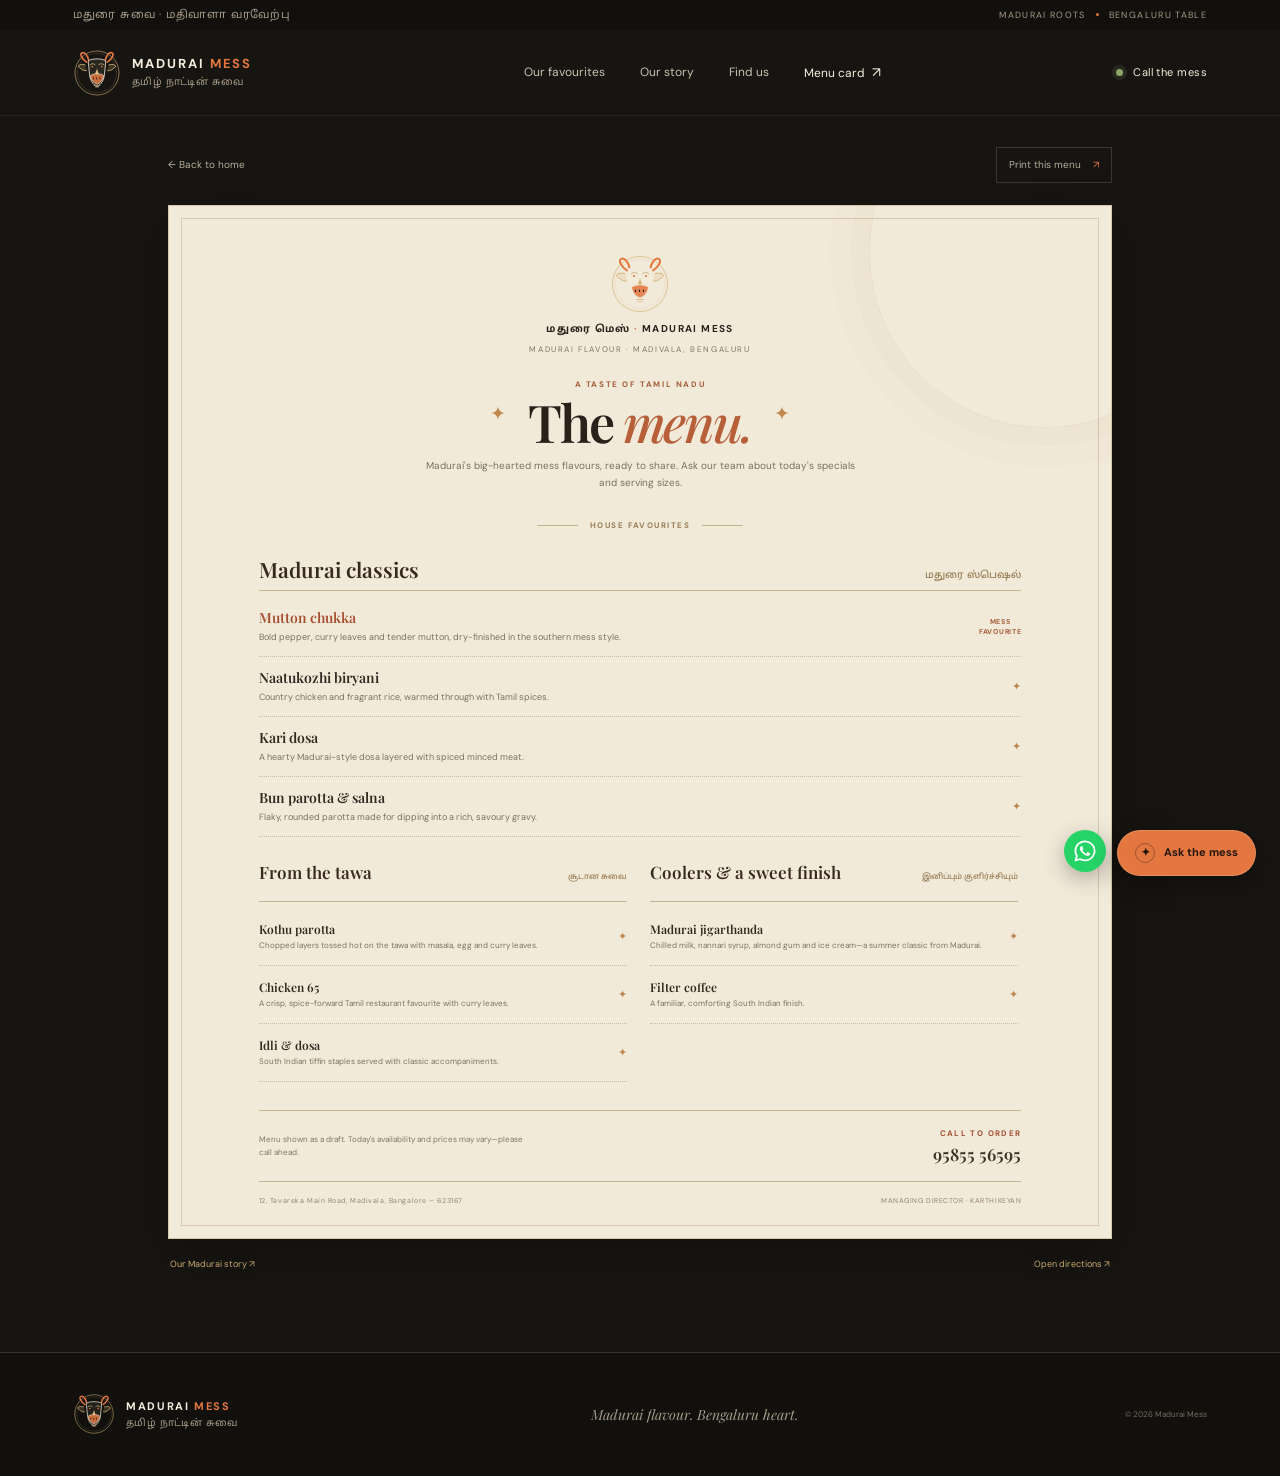
==== menu.html @ 987070dd "Publish Madurai Mess site and menu assistant" ====
<!doctype html>
<html lang="en">
<head>
  <meta charset="utf-8"><meta name="viewport" content="width=device-width, initial-scale=1"><meta name="theme-color" content="#171511">
  <meta name="description" content="Madurai Mess menu card: Madurai mutton chukka, naatukozhi biryani, bun parotta, jigarthanda and Tamil Nadu favourites.">
  <title>Menu Card | Madurai Mess</title>
  <link rel="preconnect" href="https://fonts.googleapis.com"><link rel="preconnect" href="https://fonts.gstatic.com" crossorigin>
  <link href="https://fonts.googleapis.com/css2?family=DM+Sans:wght@400;500;600;700&family=Playfair+Display:wght@500;600;700&family=Noto+Sans+Tamil:wght@500;600&display=swap" rel="stylesheet">
  <link rel="icon" href="assets/bull-mark.svg" type="image/svg+xml"><link rel="stylesheet" href="styles.css">
</head>
<body class="menu-page">
  <div class="topline"><span>மதுரை சுவை · மதிவாளா வரவேற்பு</span><span class="topline-right">MADURAI ROOTS <i></i> BENGALURU TABLE</span></div>
  <header class="site-header"><a class="brand" href="index.html" aria-label="Madurai Mess home"><img src="assets/bull-mark.svg" alt="" width="48" height="48"><span class="brand-copy"><strong>MADURAI <b>MESS</b></strong><small>தமிழ் நாட்டின் சுவை</small></span></a><button class="nav-toggle" type="button" aria-label="Open navigation" aria-expanded="false"><span></span><span></span></button><nav class="main-nav" aria-label="Main navigation"><a href="index.html#specials">Our favourites</a><a href="index.html#story">Our story</a><a href="index.html#visit">Find us</a><a class="nav-menu-link" href="menu.html" aria-current="page">Menu card <span>↗</span></a></nav><a class="header-call" href="tel:+919585556595"><span class="call-dot"></span> Call the mess</a></header>
  <main class="menu-main">
    <div class="menu-top-actions"><a class="back-link" href="index.html">← Back to home</a><button class="print-button" type="button" onclick="window.print()">Print this menu <span>↗</span></button></div>
    <section class="menu-board" aria-labelledby="menu-title">
      <div class="menu-board-top"><img src="assets/bull-mark.svg" alt="" width="64" height="64"><p>மதுரை மெஸ் <span>·</span> MADURAI MESS</p><small>MADURAI FLAVOUR · MADIVALA, BENGALURU</small></div>
      <div class="menu-title-row"><span class="menu-spark">✦</span><div><p class="eyebrow">A TASTE OF TAMIL NADU</p><h1 id="menu-title">The <em>menu.</em></h1></div><span class="menu-spark">✦</span></div>
      <p class="menu-intro">Madurai's big-hearted mess flavours, ready to share. Ask our team about today's specials and serving sizes.</p>
      <div class="menu-rule"><span></span> HOUSE FAVOURITES <span></span></div>
      <section class="menu-category" id="madurai-classics">
        <h2>Madurai classics <span>மதுரை ஸ்பெஷல்</span></h2>
        <article class="menu-item menu-item-featured"><div><h3>Mutton chukka</h3><p>Bold pepper, curry leaves and tender mutton, dry-finished in the southern mess style.</p></div><span class="menu-item-mark">MESS<br>FAVOURITE</span></article>
        <article class="menu-item"><div><h3>Naatukozhi biryani</h3><p>Country chicken and fragrant rice, warmed through with Tamil spices.</p></div><span class="menu-dot">✦</span></article>
        <article class="menu-item"><div><h3>Kari dosa</h3><p>A hearty Madurai-style dosa layered with spiced minced meat.</p></div><span class="menu-dot">✦</span></article>
        <article class="menu-item"><div><h3>Bun parotta &amp; salna</h3><p>Flaky, rounded parotta made for dipping into a rich, savoury gravy.</p></div><span class="menu-dot">✦</span></article>
      </section>
      <section class="menu-category menu-category-secondary"><h2>From the tawa <span>சூடான சுவை</span></h2>
        <article class="menu-item"><div><h3>Kothu parotta</h3><p>Chopped layers tossed hot on the tawa with masala, egg and curry leaves.</p></div><span class="menu-dot">✦</span></article>
        <article class="menu-item"><div><h3>Chicken 65</h3><p>A crisp, spice-forward Tamil restaurant favourite with curry leaves.</p></div><span class="menu-dot">✦</span></article>
        <article class="menu-item"><div><h3>Idli &amp; dosa</h3><p>South Indian tiffin staples served with classic accompaniments.</p></div><span class="menu-dot">✦</span></article>
      </section>
      <section class="menu-category menu-category-secondary" id="coolers"><h2>Coolers &amp; a sweet finish <span>இனிப்பும் குளிர்ச்சியும்</span></h2>
        <article class="menu-item"><div><h3>Madurai jigarthanda</h3><p>Chilled milk, nannari syrup, almond gum and ice cream—a summer classic from Madurai.</p></div><span class="menu-dot">✦</span></article>
        <article class="menu-item"><div><h3>Filter coffee</h3><p>A familiar, comforting South Indian finish.</p></div><span class="menu-dot">✦</span></article>
      </section>
      <div class="menu-bottom"><p class="menu-note">Menu shown as a draft. Today's availability and prices may vary—please call ahead.</p><a class="menu-order" href="tel:+919585556595">CALL TO ORDER <span>95855 56595</span></a></div>
      <div class="menu-address"><span>12, Tavareka Main Road, Madivala, Bangalore – 623167</span><span>MANAGING DIRECTOR · KARTHIKEYAN</span></div>
    </section>
    <div class="menu-foot-links"><a href="index.html#story">Our Madurai story ↗</a><a href="https://www.google.com/maps/search/?api=1&amp;query=12%2C%20Tavareka%20Main%20Road%2C%20Madivala%2C%20Bangalore%20623167" target="_blank" rel="noreferrer">Open directions ↗</a></div>
  </main>
  <footer class="site-footer menu-footer"><a class="brand footer-brand" href="index.html"><img src="assets/bull-mark.svg" alt="" width="44" height="44"><span class="brand-copy"><strong>MADURAI <b>MESS</b></strong><small>தமிழ் நாட்டின் சுவை</small></span></a><p>Madurai flavour. Bengaluru heart.</p><small class="copyright">© <span data-year></span> Madurai Mess</small></footer>
  <a class="whatsapp-float" href="https://wa.me/919585556595?text=Vanakkam%20Madurai%20Mess%2C%20I%20have%20a%20personal%20query." target="_blank" rel="noreferrer" aria-label="WhatsApp Madurai Mess for a personal or custom query">
    <svg viewBox="0 0 32 32" aria-hidden="true"><path d="M16.02 3C8.9 3 3.1 8.78 3.1 15.9c0 2.25.59 4.44 1.71 6.38L3 29l6.91-1.8a12.9 12.9 0 0 0 6.1 1.54h.01c7.12 0 12.91-5.8 12.91-12.92A12.8 12.8 0 0 0 25.15 6.7 12.82 12.82 0 0 0 16.02 3Zm0 23.55h-.01c-1.9 0-3.77-.51-5.4-1.48l-.39-.23-4.1 1.07 1.1-4-.26-.41a10.57 10.57 0 0 1-1.63-5.6c0-5.88 4.8-10.66 10.69-10.66 2.85 0 5.53 1.11 7.55 3.13a10.58 10.58 0 0 1 3.12 7.55c0 5.89-4.79 10.68-10.67 10.68Zm5.86-7.99c-.32-.16-1.9-.94-2.19-1.04-.29-.1-.5-.16-.71.16-.21.31-.82 1.04-1 1.25-.18.21-.37.24-.68.08-.32-.16-1.34-.49-2.55-1.56-.94-.84-1.57-1.88-1.75-2.19-.18-.31-.02-.48.14-.64.14-.14.32-.37.47-.55.16-.19.21-.32.32-.53.1-.2.05-.39-.03-.55-.08-.16-.71-1.72-.97-2.36-.25-.61-.51-.52-.7-.53l-.6-.01c-.21 0-.55.08-.84.39-.29.31-1.1 1.08-1.1 2.64s1.12 3.06 1.28 3.27c.16.21 2.2 3.36 5.33 4.71.74.32 1.32.51 1.78.65.75.24 1.44.2 1.98.12.6-.09 1.9-.78 2.17-1.53.26-.76.26-1.4.18-1.54-.08-.14-.29-.22-.61-.38Z"/></svg>
  </a>
  <button class="chat-launcher" type="button" aria-expanded="false" aria-controls="mess-chat-panel"><span class="chat-launcher-icon">✦</span><span>Ask the mess</span></button>
  <section class="chat-panel" id="mess-chat-panel" aria-label="Madurai Mess menu assistant" hidden>
    <header class="chat-header"><div class="chat-brand"><img src="assets/bull-mark.svg" alt="" width="38" height="38"><span><b>Madurai Mess Assistant</b><small>Menu &amp; price questions</small></span></div><button class="chat-close" type="button" aria-label="Close chat">×</button></header>
    <a class="chat-whatsapp-link" href="https://wa.me/919585556595?text=Vanakkam%20Madurai%20Mess%2C%20I%20have%20a%20personal%20query." target="_blank" rel="noreferrer"><span class="wa-mini">◔</span> Personal or custom question? WhatsApp us <span>↗</span></a>
    <div class="chat-messages" aria-live="polite" aria-relevant="additions text"><div class="chat-message bot-message">Vanakkam! Ask me about our dishes, menu or prices. I’ll help with what I know.</div></div>
    <div class="chat-quick-replies"><button type="button" data-question="Show me the menu">Menu</button><button type="button" data-question="What are today's prices?">Today's prices</button><button type="button" data-question="Where are you located?">Location</button></div>
    <form class="chat-form"><label class="sr-only" for="mess-chat-input">Ask about Madurai Mess products or prices</label><input id="mess-chat-input" name="question" type="text" placeholder="Ask about a dish or price…" autocomplete="off" required><button type="submit" aria-label="Send message">↑</button></form>
    <p class="chat-footnote">For the latest availability and prices, message us on WhatsApp.</p>
  </section>
  <script src="script.js"></script>
</body>
</html>
---- styles.css ----
:root{color-scheme:dark;--ink:#171511;--cream:#f5eedf;--muted:#b6ad9e;--orange:#e4773f;--gold:#d6b67b;--line:rgba(244,234,214,.16);--sans:'DM Sans','Noto Sans Tamil',sans-serif;--serif:'Playfair Display',Georgia,serif}
*{box-sizing:border-box}html{scroll-behavior:smooth;scroll-padding-top:100px}body{margin:0;background:var(--ink);color:var(--cream);font-family:var(--sans);font-size:15px;line-height:1.6;-webkit-font-smoothing:antialiased}a{color:inherit;text-decoration:none}button{font:inherit}::selection{background:var(--orange);color:var(--ink)}
.topline{height:30px;padding:0 5.7vw;display:flex;align-items:center;justify-content:space-between;background:#11100d;color:#a69b89;font-size:9px;letter-spacing:.15em;text-transform:uppercase}.topline>span:first-child{font-family:var(--sans);font-size:11px;letter-spacing:.07em}.topline-right{display:flex;gap:10px;align-items:center}.topline-right i{width:3px;height:3px;background:var(--orange);border-radius:50%}
.site-header{height:86px;padding:0 5.7vw;display:flex;align-items:center;justify-content:space-between;position:relative;z-index:20;background:#171511;border-bottom:1px solid rgba(255,255,255,.055)}.brand{display:inline-flex;align-items:center;gap:11px;min-width:215px}.brand img{display:block}.brand-copy{display:flex;flex-direction:column;line-height:1.1}.brand-copy strong{font-size:13px;letter-spacing:.15em}.brand-copy strong b{color:var(--orange);font-weight:700}.brand-copy small{margin-top:6px;color:#a69b89;font-family:'Noto Sans Tamil',var(--sans);font-size:10px;letter-spacing:.04em}.main-nav{display:flex;align-items:center;gap:35px}.main-nav a{color:#c8c0b2;font-size:12px;transition:color .2s}.main-nav a:hover,.main-nav a[aria-current=page]{color:var(--cream)}.main-nav .nav-menu-link{color:var(--gold)}.nav-menu-link span{padding-left:4px;font-size:14px}.header-call{display:inline-flex;align-items:center;gap:10px;color:var(--cream);font-size:11px;letter-spacing:.04em}.call-dot,.pulse{width:7px;height:7px;border-radius:50%;background:#8fa66a;box-shadow:0 0 0 4px rgba(143,166,106,.13)}.nav-toggle{display:none}
.hero{min-height:660px;height:min(780px,calc(100vh - 116px));position:relative;display:flex;align-items:center;overflow:hidden;background:#17120e url('assets/madurai-mess-hero.jpg') center 49%/cover no-repeat}.hero-shade{position:absolute;inset:0;background:linear-gradient(90deg,rgba(17,15,12,.98),rgba(17,15,12,.9) 27%,rgba(17,15,12,.51) 49%,rgba(17,15,12,.08) 78%),linear-gradient(0deg,rgba(14,12,10,.42),transparent 28%)}.hero-content{width:min(610px,53vw);position:relative;z-index:1;margin-left:10.8vw;padding:0 0 16px;animation:rise-in .7s ease both}.eyebrow{margin:0 0 22px;color:var(--gold);display:flex;align-items:center;gap:11px;font-size:9px;font-weight:700;letter-spacing:.2em;line-height:1.5}.eyebrow-line{width:23px;height:1px;flex:0 0 23px;background:var(--orange)}h1,h2,h3,p{margin-top:0}.hero h1{margin:0;font:600 clamp(58px,7vw,98px)/.99 var(--serif);letter-spacing:-.055em}.hero h1 em,.section-heading h2 em,.roots h2 em,.callout h2 em,.visit h2 em,.menu-title-row h1 em{color:var(--orange);font-weight:500}.hero-lede{max-width:430px;margin:24px 0 27px;color:#d4ccbe;font-size:14px;line-height:1.85}.hero-actions{display:flex;align-items:center;gap:22px}.button{min-height:47px;display:inline-flex;align-items:center;justify-content:center;gap:24px;padding:0 20px;font-size:11px;font-weight:700;letter-spacing:.025em;transition:transform .2s,background .2s,border-color .2s}.button:hover{transform:translateY(-2px)}.button-primary{background:var(--orange);color:#21150e}.button-primary:hover{background:#ed8c56}.button-quiet{border:1px solid rgba(255,255,255,.22);color:var(--cream)}.button-quiet:hover{border-color:var(--gold)}.button-primary span{font-size:16px}.phone-icon{color:var(--gold);transform:rotate(-35deg)}.hero-footnote{margin-top:58px;display:flex;align-items:center;gap:12px;color:#afa697;font-size:9px;letter-spacing:.16em}.hero-stamp{position:absolute;right:5.9vw;bottom:68px;width:126px;height:126px;border:1px solid rgba(246,236,216,.46);border-radius:50%;transform:rotate(8deg);display:flex;flex-direction:column;justify-content:center;align-items:center;text-align:center;color:var(--cream)}.hero-stamp:before{content:'';position:absolute;inset:6px;border:1px solid rgba(246,236,216,.26);border-radius:50%}.hero-stamp span{color:var(--gold);font-family:'Noto Sans Tamil',var(--sans);font-size:15px}.hero-stamp b{font-size:8px;line-height:1.35;letter-spacing:.17em}.hero-stamp i{position:absolute;right:21px;bottom:18px;color:var(--orange);font-style:normal;font-size:11px}.scroll-cue{position:absolute;bottom:28px;left:5.7vw;display:flex;align-items:center;gap:12px;color:#ada494;font-size:8px;letter-spacing:.17em}.scroll-cue span{width:31px;height:1px;background:var(--orange)}@keyframes rise-in{from{opacity:0;transform:translateY(12px)}to{opacity:1;transform:translateY(0)}}
.ticker{overflow:hidden;border-block:1px solid rgba(235,219,187,.1);background:#1c1915}.ticker-track{min-width:max-content;height:54px;display:flex;align-items:center;justify-content:space-around;gap:38px;padding:0 5vw;color:#d0c7b9;font-size:9px;font-weight:600;letter-spacing:.19em}.ticker-track span:first-child,.ticker-track i{color:var(--orange)}.ticker-track i{font-style:normal;font-size:14px}
.section{padding:120px 10.8vw}.favourites{background:#171511}.section-heading{display:flex;align-items:end;justify-content:space-between;gap:45px;margin-bottom:48px}.section-heading .eyebrow{margin-bottom:18px}.section-heading h2,.roots h2,.callout h2,.visit h2{margin:0;font:600 clamp(38px,4.4vw,58px)/1.1 var(--serif);letter-spacing:-.045em}.section-intro{width:300px;margin:0 0 4px;color:var(--muted);font-size:12px;line-height:1.85}.dish-grid{display:grid;grid-template-columns:repeat(4,minmax(0,1fr));gap:17px}.dish-card{background:#201d18;border:1px solid rgba(243,233,215,.085);transition:transform .25s,border-color .25s}.dish-card:hover{transform:translateY(-5px);border-color:rgba(228,119,63,.43)}.dish-photo{position:relative;aspect-ratio:1.08;overflow:hidden;background-image:url('assets/madurai-food-grid.jpg');background-size:auto 200%;background-repeat:no-repeat}.photo-chukka{background-position:left top}.photo-biryani{background-position:right top}.photo-jigarthanda{background-position:left bottom}.photo-parotta{background-position:right bottom}.dish-photo:after{content:'';position:absolute;inset:50% 0 0;background:linear-gradient(0deg,rgba(12,10,8,.44),transparent);pointer-events:none}.dish-number,.dish-note{z-index:1;position:absolute;top:13px;color:#fff;font-size:8px;letter-spacing:.12em;text-shadow:0 1px 9px rgba(0,0,0,.4)}.dish-number{left:14px;font-family:var(--serif);font-size:16px}.dish-note{right:13px;padding:4px 6px;border:1px solid rgba(255,255,255,.52);font-size:7px}.dish-copy{padding:19px 17px 18px}.dish-title-line{display:flex;align-items:baseline;justify-content:space-between;gap:5px}.dish-title-line h3{margin:0;color:var(--cream);font:600 17px/1.25 var(--serif)}.dish-title-line span{color:#bc9c67;font-family:'Noto Sans Tamil',var(--sans);font-size:10px;white-space:nowrap}.dish-copy p{min-height:80px;margin:12px 0 15px;color:#b6ad9e;font-size:10px;line-height:1.75}.dish-copy>a{display:inline-flex;align-items:center;gap:10px;color:var(--gold);font-size:9px;font-weight:600;letter-spacing:.04em}.dish-copy>a span{color:var(--orange);font-size:14px}.image-disclaimer{margin:14px 0 0;color:#7f776c;font-size:9px;letter-spacing:.03em}
.roots{min-height:625px;display:grid;grid-template-columns:.9fr 1.1fr;position:relative;overflow:hidden;background:#221f19}.roots-image{min-height:625px;position:relative;overflow:hidden;background:#111}.roots-image:after{content:'';position:absolute;inset:0;background:linear-gradient(0deg,rgba(16,14,12,.85),transparent 42%),linear-gradient(90deg,transparent 75%,#221f19)}.roots-image img{width:100%;height:100%;position:absolute;inset:0;object-fit:cover;object-position:50% 35%;filter:saturate(.82)}.portrait-caption{position:absolute;z-index:1;bottom:41px;left:9vw;display:flex;flex-direction:column;gap:3px}.portrait-caption b{font-size:12px;letter-spacing:.2em}.portrait-caption small{color:#d9bd87;font-size:8px;letter-spacing:.17em}.roots-copy{align-self:center;position:relative;z-index:2;padding:80px 12vw 80px 7.2vw}.roots-copy .eyebrow{margin-bottom:18px}.roots-copy h2{margin-bottom:24px}.roots-copy>p:not(.eyebrow){max-width:465px;color:#bdb4a5;font-size:12px;line-height:1.9}.roots-copy .roots-lede{color:#e2d9cb!important;font-size:13px!important}.roots-signoff{display:flex;align-items:center;gap:12px;margin:25px 0 22px}.signoff-rule{width:30px;height:1px;background:var(--orange)}.roots-signoff>span:last-child{display:flex;flex-direction:column}.roots-signoff b{font-family:var(--serif);font-size:14px;font-style:italic;font-weight:500}.roots-signoff small{color:#aa9f8c;font-size:9px}.text-link{display:inline-flex;gap:10px;align-items:center;border-bottom:1px solid rgba(214,182,123,.34);padding-bottom:4px;color:var(--gold);font-size:10px}.roots-decoration{position:absolute;right:-22px;bottom:-67px;color:rgba(245,238,223,.028);font-family:'Noto Sans Tamil';font-size:170px;font-weight:600;pointer-events:none}
.callout{min-height:240px;padding:52px 10.8vw;display:flex;align-items:center;justify-content:space-between;gap:35px;background:#30251d;background-image:radial-gradient(ellipse at 100% 0%,rgba(169,98,52,.22),transparent 46%);border-block:1px solid rgba(232,191,148,.11)}.callout .eyebrow{margin-bottom:14px}.callout h2{font-size:clamp(32px,4vw,47px)}.callout .button{flex:0 0 auto}
.visit{display:grid;grid-template-columns:.9fr 1.1fr;align-items:center;gap:80px;padding-top:112px;padding-bottom:113px}.visit-heading .eyebrow{margin-bottom:18px}.visit-details{display:grid;grid-template-columns:repeat(2,1fr);gap:27px}.visit-detail{display:flex;align-items:flex-start;gap:13px}.detail-icon{width:31px;height:31px;display:grid;place-items:center;border:1px solid rgba(228,119,63,.47);color:var(--orange)}.visit-detail small{color:#bc9c67;font-size:8px;font-weight:700;letter-spacing:.17em}.visit-detail p{margin:11px 0 12px;color:#e0d8ca;font-size:11px;line-height:1.8}.visit-detail p span{color:#938a7c;font-size:9px}.visit-detail>div>a:not(.phone-number){color:var(--gold);font-size:9px}.visit-detail>div>a span{color:var(--orange)}.phone-number{font:500 19px var(--serif);color:var(--cream)}
.site-footer{min-height:124px;padding:25px 5.7vw;display:flex;align-items:center;justify-content:space-between;gap:20px;border-top:1px solid var(--line);background:#11100d}.footer-brand{min-width:190px}.footer-brand img{width:42px;height:42px}.footer-brand .brand-copy strong{font-size:11px}.site-footer>p{margin:0;color:#a39a8b;font:italic 14px var(--serif)}.footer-links{display:flex;gap:21px;color:#afa697;font-size:9px}.footer-links a:hover{color:var(--gold)}.copyright{color:#756e63;font-size:8px}
.menu-page{background:#171511}.menu-main{max-width:1000px;margin:auto;padding:28px 28px 80px}.menu-top-actions{display:flex;justify-content:space-between;align-items:center;margin:3px 0 22px}.back-link,.print-button{color:#b8ae9d;font-size:10px}.back-link:hover,.print-button:hover{color:var(--cream)}.print-button{border:1px solid var(--line);background:transparent;padding:9px 12px;cursor:pointer}.print-button span{color:var(--orange);margin-left:9px}.menu-board{position:relative;overflow:hidden;padding:48px 9.5% 32px;color:#29231c;background:#f2ead9;border:1px solid #d5c6a9;box-shadow:0 16px 55px rgba(0,0,0,.23)}.menu-board:before,.menu-board:after{content:'';position:absolute;pointer-events:none}.menu-board:before{inset:12px;border:1px solid rgba(145,92,52,.25)}.menu-board:after{top:-130px;right:-110px;width:350px;height:350px;border:1px solid rgba(145,92,52,.08);border-radius:50%;box-shadow:0 0 0 18px rgba(145,92,52,.025),0 0 0 39px rgba(145,92,52,.02)}.menu-board-top,.menu-title-row,.menu-intro,.menu-rule,.menu-category,.menu-bottom,.menu-address{position:relative;z-index:1}.menu-board-top{display:flex;flex-direction:column;align-items:center;text-align:center}.menu-board-top img{width:60px;height:60px;margin-bottom:7px}.menu-board-top p{margin:0;font-size:10px;font-weight:700;letter-spacing:.14em}.menu-board-top p span{color:#c46b40}.menu-board-top small{margin-top:6px;color:#837561;font-size:8px;letter-spacing:.2em}.menu-title-row{display:flex;align-items:center;justify-content:center;gap:22px;margin:22px 0 7px;text-align:center}.menu-title-row .eyebrow{justify-content:center;margin:0 0 3px;color:#a45d39;font-size:8px}.menu-title-row h1{margin:0;color:#28221b;font:600 52px/1.1 var(--serif);letter-spacing:-.04em}.menu-title-row h1 em{color:#b75f39}.menu-spark{color:#c18950;font-size:19px}.menu-intro{max-width:440px;margin:0 auto 28px;color:#7b7061;text-align:center;font-size:10px;line-height:1.7}.menu-rule{display:flex;align-items:center;justify-content:center;gap:12px;margin:0 0 24px;color:#987d56;font-size:8px;font-weight:700;letter-spacing:.18em}.menu-rule span{width:41px;height:1px;background:#c5b48e}.menu-category{margin-bottom:25px}.menu-category>h2{margin:0 0 6px;padding-bottom:8px;display:flex;justify-content:space-between;align-items:baseline;border-bottom:1px solid #c6b593;color:#38291e;font:600 21px/1.25 var(--serif)}.menu-category>h2 span{color:#987d56;font-family:'Noto Sans Tamil',var(--sans);font-size:10px;font-weight:500}.menu-item{min-height:60px;display:flex;justify-content:space-between;align-items:center;gap:15px;padding:10px 0;border-bottom:1px dotted #ccbda1}.menu-item h3{margin:0 0 2px;color:#312820;font:600 14px/1.35 var(--serif)}.menu-item p{max-width:540px;margin:0;color:#7b7162;font-size:9px;line-height:1.6}.menu-item-featured h3{color:#a54f30}.menu-item-mark{color:#a85b3b;text-align:center;font-size:7px;font-weight:700;line-height:1.4;letter-spacing:.1em}.menu-dot{color:#bd8754;font-size:11px}.menu-category-secondary{display:inline-block;width:calc(50% - 13px);vertical-align:top;margin-right:19px}.menu-category-secondary+.menu-category-secondary{margin-right:0}.menu-category-secondary>h2{min-height:40px;font-size:17px}.menu-category-secondary>h2 span{font-size:8px}.menu-category-secondary .menu-item{min-height:58px}.menu-category-secondary .menu-item h3{font-size:12px}.menu-category-secondary .menu-item p{font-size:8px}.menu-bottom{display:flex;justify-content:space-between;align-items:center;gap:20px;margin-top:3px;padding:16px 0;border-block:1px solid #c6b593}.menu-note{max-width:270px;margin:0;color:#837561;font-size:8px;line-height:1.6}.menu-order{display:flex;flex-direction:column;color:#a45032;font-size:8px;font-weight:700;letter-spacing:.17em;text-align:right}.menu-order span{margin-top:3px;color:#3a3024;font:600 17px var(--serif);letter-spacing:0}.menu-address{display:flex;justify-content:space-between;gap:10px;margin-top:13px;color:#93836a;font-size:7px;letter-spacing:.08em}.menu-foot-links{display:flex;justify-content:space-between;margin:18px 2px 0;color:var(--gold);font-size:9px}
@media(max-width:1060px){.site-header{padding:0 4vw}.main-nav{gap:21px}.brand{min-width:180px}.section{padding-right:7vw;padding-left:7vw}.dish-grid{grid-template-columns:repeat(2,minmax(0,1fr));gap:18px}.dish-photo{aspect-ratio:1.55}.dish-copy p{min-height:0}.roots-copy{padding-right:8vw;padding-left:6vw}.callout{padding-right:7vw;padding-left:7vw}}
@media(max-width:760px){html{scroll-padding-top:76px}.topline{padding:0 5vw;height:27px}.topline-right{font-size:7px}.site-header{height:72px;padding:0 5vw}.brand{min-width:auto;gap:8px}.brand img{width:42px;height:42px}.brand-copy strong{font-size:11px}.brand-copy small{font-size:8px}.header-call{margin-left:auto;margin-right:17px;font-size:9px}.nav-toggle{width:35px;height:35px;display:flex;flex-direction:column;justify-content:center;align-items:center;gap:5px;border:1px solid var(--line);background:transparent;color:#fff;cursor:pointer}.nav-toggle span{width:13px;height:1px;background:var(--cream)}.main-nav{display:none;position:absolute;top:71px;left:0;right:0;padding:17px 5vw 20px;flex-direction:column;align-items:stretch;gap:0;background:#171511;border-top:1px solid var(--line);box-shadow:0 12px 20px rgba(0,0,0,.25)}.main-nav.is-open{display:flex}.main-nav a{padding:12px 0;border-bottom:1px solid rgba(255,255,255,.07)}.main-nav a:last-child{border:0}.hero{height:690px;min-height:0;max-height:calc(100svh - 99px);background-position:59% center}.hero-shade{background:linear-gradient(90deg,rgba(17,15,12,.94),rgba(17,15,12,.7) 53%,rgba(17,15,12,.25)),linear-gradient(0deg,rgba(14,12,10,.5),transparent 40%)}.hero-content{width:84vw;margin-left:8vw;padding-bottom:9px}.hero h1{font-size:clamp(59px,13vw,82px)}.hero-lede{max-width:365px;font-size:12px}.hero-footnote{margin-top:40px;font-size:7px}.hero-stamp{width:87px;height:87px;right:6vw;bottom:54px}.hero-stamp span{font-size:12px}.hero-stamp b{font-size:6px}.hero-stamp i{right:14px;bottom:13px;font-size:8px}.scroll-cue{display:none}.ticker-track{height:46px;gap:22px;font-size:8px}.section{padding:78px 6vw}.section-heading{display:block;margin-bottom:28px}.section-heading h2,.roots h2,.visit h2{font-size:43px}.section-intro{width:min(100%,420px);margin-top:17px;font-size:11px}.dish-grid{gap:12px}.dish-photo{aspect-ratio:1.1}.dish-copy{padding:14px 12px}.dish-title-line h3{font-size:15px}.dish-title-line span{font-size:8px}.dish-copy p{font-size:9px}.dish-note{top:9px;right:8px;font-size:6px}.dish-number{top:9px;left:9px}.roots{display:block}.roots-image{min-height:420px}.roots-image img{object-position:center 30%}.roots-image:after{background:linear-gradient(0deg,rgba(16,14,12,.88),transparent 47%)}.portrait-caption{left:7vw;bottom:28px}.roots-copy{padding:58px 7vw 65px}.roots-copy>p:not(.eyebrow){font-size:11px}.callout{display:block;padding:52px 7vw}.callout h2{font-size:38px}.callout .button{margin-top:24px}.visit{display:block;padding-top:75px;padding-bottom:75px}.visit-details{margin-top:29px;gap:22px 14px}.visit-detail{gap:9px}.visit-detail p{font-size:9px}.detail-icon{width:27px;height:27px;flex:0 0 27px}.phone-number{font-size:16px}.site-footer{padding:22px 6vw;flex-wrap:wrap}.site-footer>p{display:none}.footer-links{gap:13px;font-size:8px}.copyright{flex-basis:100%}.menu-main{padding:17px 4vw 55px}.menu-board{padding:35px 7% 24px}.menu-title-row h1{font-size:46px}.menu-category-secondary{display:block;width:100%;margin-right:0}.menu-category-secondary>h2{min-height:0;font-size:19px}.menu-category-secondary .menu-item h3{font-size:13px}.menu-category-secondary .menu-item p{font-size:9px}}
@media(max-width:420px){.topline-right{letter-spacing:.08em;gap:6px}.brand-copy strong{font-size:10px}.header-call{margin-right:10px}.button{padding:0 13px;gap:13px;font-size:10px}.hero-actions{gap:9px}.dish-title-line{display:block}.dish-title-line span{display:block;margin-top:3px}.visit-details{grid-template-columns:1fr}.menu-address{flex-direction:column}}
@media print{body.menu-page{background:#fff;color:#29231c}.topline,.site-header,.menu-top-actions,.menu-foot-links,.menu-footer{display:none!important}.menu-main{max-width:none;padding:0}.menu-board{padding:30px 8% 24px;border:0;box-shadow:none;print-color-adjust:exact;-webkit-print-color-adjust:exact}.menu-board:before{inset:7px}.menu-item,.menu-category{break-inside:avoid}.menu-category{margin-bottom:17px}}

.sr-only{position:absolute;width:1px;height:1px;padding:0;margin:-1px;overflow:hidden;clip:rect(0,0,0,0);white-space:nowrap;border:0}
.chat-launcher{position:fixed;z-index:30;right:24px;bottom:24px;display:flex;align-items:center;gap:9px;padding:12px 17px;border:1px solid rgba(247,238,223,.18);border-radius:30px;background:#e4773f;color:#21150e;font-size:11px;font-weight:700;box-shadow:0 8px 24px rgba(0,0,0,.32);cursor:pointer;transition:transform .2s,background .2s}
.chat-launcher:hover{transform:translateY(-2px);background:#ed8c56}.chat-launcher-icon{display:grid;place-items:center;width:20px;height:20px;border:1px solid rgba(33,21,14,.37);border-radius:50%;font-size:11px}
.whatsapp-float{position:fixed;z-index:30;right:174px;bottom:28px;width:42px;height:42px;display:grid;place-items:center;border-radius:50%;background:#25d366;box-shadow:0 7px 22px rgba(0,0,0,.28);transition:transform .2s}.whatsapp-float:hover{transform:translateY(-3px) scale(1.04)}.whatsapp-float svg{width:26px;height:26px;fill:#fff}
.chat-panel{position:fixed;z-index:31;right:24px;bottom:82px;width:min(365px,calc(100vw - 28px));max-height:min(560px,calc(100svh - 110px));display:flex;flex-direction:column;overflow:hidden;border:1px solid rgba(214,182,123,.35);border-radius:15px;background:#f5eedf;color:#29231c;box-shadow:0 18px 60px rgba(0,0,0,.48);animation:chat-pop .2s ease both}
.chat-panel[hidden]{display:none}@keyframes chat-pop{from{opacity:0;transform:translateY(8px) scale(.98)}to{opacity:1;transform:translateY(0) scale(1)}}
.chat-header{min-height:66px;display:flex;align-items:center;justify-content:space-between;padding:10px 14px;background:#211d17;color:#f5eedf}.chat-brand{display:flex;align-items:center;gap:9px}.chat-brand img{width:38px;height:38px}.chat-brand>span{display:flex;flex-direction:column;line-height:1.3}.chat-brand b{font-size:11px}.chat-brand small{color:#c2ad88;font-size:9px}.chat-close{width:30px;height:30px;border:0;background:transparent;color:#e8dece;font-size:23px;cursor:pointer}
.chat-whatsapp-link{display:flex;align-items:center;gap:6px;padding:9px 13px;background:#e9dfcc;color:#66533a;font-size:9px}.chat-whatsapp-link>span:last-child{margin-left:auto;color:#ac603b;font-size:13px}.wa-mini{width:15px;height:15px;display:grid;place-items:center;border-radius:50%;background:#25d366;color:#fff;font-size:11px}
.chat-messages{min-height:140px;max-height:280px;flex:1;display:flex;flex-direction:column;gap:8px;overflow:auto;padding:14px 13px 8px;background:#f5eedf}.chat-message{max-width:88%;padding:10px 12px;border-radius:12px;font-size:10px;line-height:1.65;overflow-wrap:anywhere}.bot-message{align-self:flex-start;border:1px solid #e2d6bf;background:#fffaf0;color:#3f372b;border-bottom-left-radius:4px}.user-message{align-self:flex-end;background:#e7d5b2;color:#392a1c;border-bottom-right-radius:4px}.chat-action{align-self:flex-start;margin:0 0 4px 2px;padding:7px 10px;border-radius:7px;background:#d56d3d;color:#24170f;font-size:9px;font-weight:700}
.chat-quick-replies{display:flex;flex-wrap:wrap;gap:6px;padding:5px 12px 10px;background:#f5eedf}.chat-quick-replies button{padding:6px 9px;border:1px solid #d3c3a7;border-radius:15px;background:transparent;color:#64533c;font-size:8px;cursor:pointer}.chat-quick-replies button:hover{border-color:#c66b40;color:#91451f}
.chat-form{display:flex;gap:7px;padding:10px 11px;border-top:1px solid #e0d4be;background:#fffaf0}.chat-form input{min-width:0;flex:1;padding:10px 11px;border:1px solid #ded1b9;border-radius:8px;background:#fff;color:#2f281f;font:inherit;font-size:10px;outline:none}.chat-form input:focus{border-color:#ce754b;box-shadow:0 0 0 2px rgba(206,117,75,.12)}.chat-form>button{width:38px;border:0;border-radius:8px;background:#e4773f;color:#21150e;font-size:18px;font-weight:700;cursor:pointer}.chat-footnote{margin:0;padding:0 12px 10px;background:#fffaf0;color:#93836b;font-size:8px}
@media(max-width:760px){.chat-launcher{right:14px;bottom:14px;padding:11px 14px}.whatsapp-float{right:151px;bottom:17px;width:38px;height:38px}.whatsapp-float svg{width:23px;height:23px}.chat-panel{right:12px;bottom:68px;max-height:calc(100svh - 84px)}}
@media print{.chat-launcher,.chat-panel,.whatsapp-float{display:none!important}}
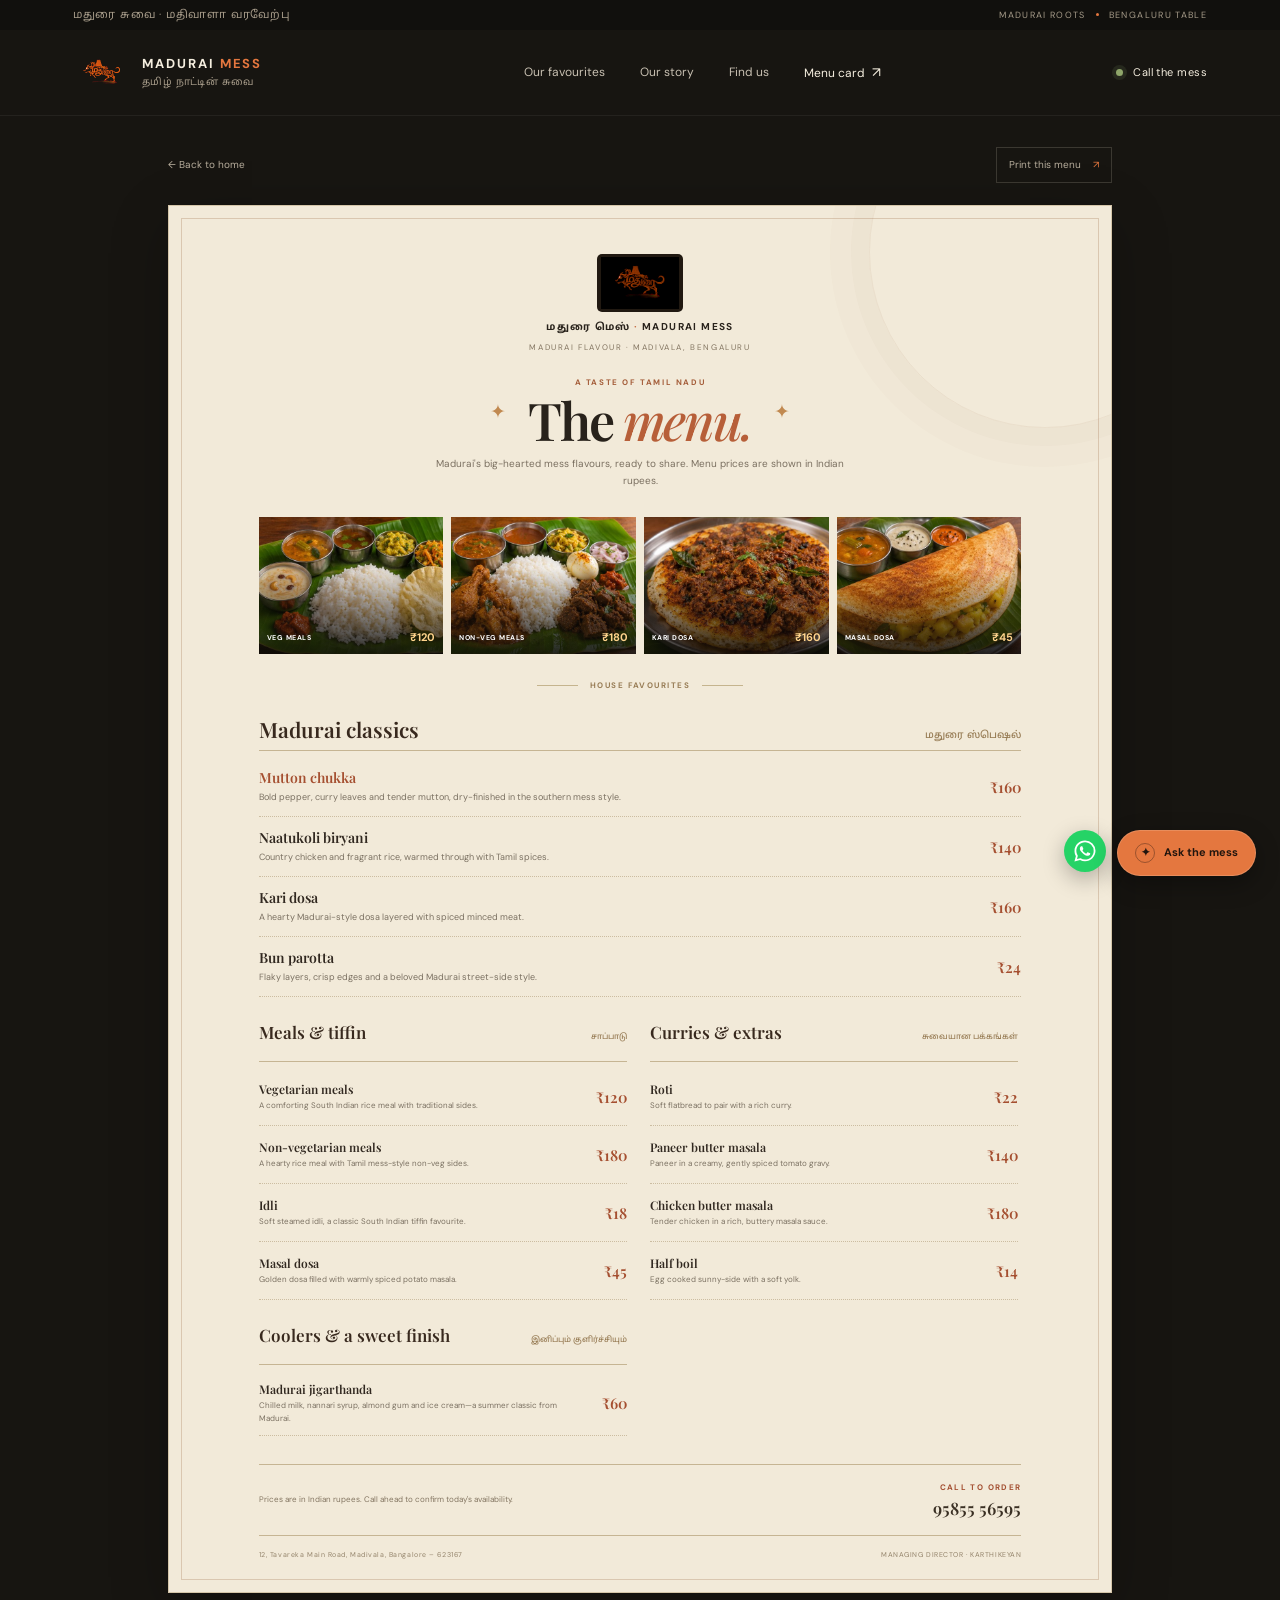
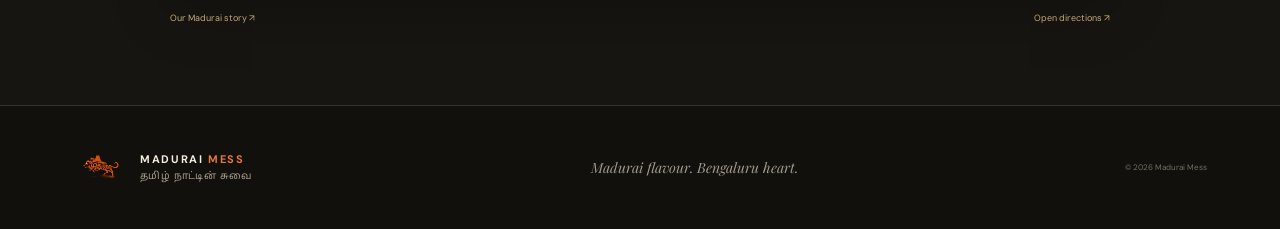
==== commit 95293354: "Add menu prices, meal photos, and supplied logo" ====
--- a/menu.html
+++ b/menu.html
@@ -2,7 +2,7 @@
 <html lang="en">
 <head>
   <meta charset="utf-8"><meta name="viewport" content="width=device-width, initial-scale=1"><meta name="theme-color" content="#171511">
-  <meta name="description" content="Madurai Mess menu card: Madurai mutton chukka, naatukozhi biryani, bun parotta, jigarthanda and Tamil Nadu favourites.">
+  <meta name="description" content="Madurai Mess menu card: Madurai mutton chukka, naatukoli biryani, bun parotta, jigarthanda and Tamil Nadu favourites.">
   <title>Menu Card | Madurai Mess</title>
   <link rel="preconnect" href="https://fonts.googleapis.com"><link rel="preconnect" href="https://fonts.gstatic.com" crossorigin>
   <link href="https://fonts.googleapis.com/css2?family=DM+Sans:wght@400;500;600;700&family=Playfair+Display:wght@500;600;700&family=Noto+Sans+Tamil:wght@500;600&display=swap" rel="stylesheet">
@@ -10,42 +10,54 @@
 </head>
 <body class="menu-page">
   <div class="topline"><span>மதுரை சுவை · மதிவாளா வரவேற்பு</span><span class="topline-right">MADURAI ROOTS <i></i> BENGALURU TABLE</span></div>
-  <header class="site-header"><a class="brand" href="index.html" aria-label="Madurai Mess home"><img src="assets/bull-mark.svg" alt="" width="48" height="48"><span class="brand-copy"><strong>MADURAI <b>MESS</b></strong><small>தமிழ் நாட்டின் சுவை</small></span></a><button class="nav-toggle" type="button" aria-label="Open navigation" aria-expanded="false"><span></span><span></span></button><nav class="main-nav" aria-label="Main navigation"><a href="index.html#specials">Our favourites</a><a href="index.html#story">Our story</a><a href="index.html#visit">Find us</a><a class="nav-menu-link" href="menu.html" aria-current="page">Menu card <span>↗</span></a></nav><a class="header-call" href="tel:+919585556595"><span class="call-dot"></span> Call the mess</a></header>
+  <header class="site-header"><a class="brand" href="index.html" aria-label="Madurai Mess home"><img src="assets/madurai-mess-logo.jpg" alt="Madurai Mess logo" width="48" height="48"><span class="brand-copy"><strong>MADURAI <b>MESS</b></strong><small>தமிழ் நாட்டின் சுவை</small></span></a><button class="nav-toggle" type="button" aria-label="Open navigation" aria-expanded="false"><span></span><span></span></button><nav class="main-nav" aria-label="Main navigation"><a href="index.html#specials">Our favourites</a><a href="index.html#story">Our story</a><a href="index.html#visit">Find us</a><a class="nav-menu-link" href="menu.html" aria-current="page">Menu card <span>↗</span></a></nav><a class="header-call" href="tel:+919585556595"><span class="call-dot"></span> Call the mess</a></header>
   <main class="menu-main">
     <div class="menu-top-actions"><a class="back-link" href="index.html">← Back to home</a><button class="print-button" type="button" onclick="window.print()">Print this menu <span>↗</span></button></div>
     <section class="menu-board" aria-labelledby="menu-title">
-      <div class="menu-board-top"><img src="assets/bull-mark.svg" alt="" width="64" height="64"><p>மதுரை மெஸ் <span>·</span> MADURAI MESS</p><small>MADURAI FLAVOUR · MADIVALA, BENGALURU</small></div>
+      <div class="menu-board-top"><img src="assets/madurai-mess-logo.jpg" alt="Madurai Mess logo" width="64" height="64"><p>மதுரை மெஸ் <span>·</span> MADURAI MESS</p><small>MADURAI FLAVOUR · MADIVALA, BENGALURU</small></div>
       <div class="menu-title-row"><span class="menu-spark">✦</span><div><p class="eyebrow">A TASTE OF TAMIL NADU</p><h1 id="menu-title">The <em>menu.</em></h1></div><span class="menu-spark">✦</span></div>
-      <p class="menu-intro">Madurai's big-hearted mess flavours, ready to share. Ask our team about today's specials and serving sizes.</p>
+      <p class="menu-intro">Madurai's big-hearted mess flavours, ready to share. Menu prices are shown in Indian rupees.</p>
+      <div class="menu-photo-grid" aria-label="Madurai Mess meals and dosa photographs">
+        <figure class="menu-photo menu-photo-veg" role="img" aria-label="Vegetarian South Indian meals served on a banana leaf"><figcaption><span>VEG MEALS</span><b>₹120</b></figcaption></figure>
+        <figure class="menu-photo menu-photo-nonveg" role="img" aria-label="Non-vegetarian South Indian meals served on a banana leaf"><figcaption><span>NON-VEG MEALS</span><b>₹180</b></figcaption></figure>
+        <figure class="menu-photo menu-photo-kari" role="img" aria-label="Madurai kari dosa topped with spiced minced meat"><figcaption><span>KARI DOSA</span><b>₹160</b></figcaption></figure>
+        <figure class="menu-photo menu-photo-masal" role="img" aria-label="Golden masala dosa with potato masala"><figcaption><span>MASAL DOSA</span><b>₹45</b></figcaption></figure>
+      </div>
       <div class="menu-rule"><span></span> HOUSE FAVOURITES <span></span></div>
       <section class="menu-category" id="madurai-classics">
         <h2>Madurai classics <span>மதுரை ஸ்பெஷல்</span></h2>
-        <article class="menu-item menu-item-featured"><div><h3>Mutton chukka</h3><p>Bold pepper, curry leaves and tender mutton, dry-finished in the southern mess style.</p></div><span class="menu-item-mark">MESS<br>FAVOURITE</span></article>
-        <article class="menu-item"><div><h3>Naatukozhi biryani</h3><p>Country chicken and fragrant rice, warmed through with Tamil spices.</p></div><span class="menu-dot">✦</span></article>
-        <article class="menu-item"><div><h3>Kari dosa</h3><p>A hearty Madurai-style dosa layered with spiced minced meat.</p></div><span class="menu-dot">✦</span></article>
-        <article class="menu-item"><div><h3>Bun parotta &amp; salna</h3><p>Flaky, rounded parotta made for dipping into a rich, savoury gravy.</p></div><span class="menu-dot">✦</span></article>
+        <article class="menu-item menu-item-featured"><div><h3>Mutton chukka</h3><p>Bold pepper, curry leaves and tender mutton, dry-finished in the southern mess style.</p></div><span class="menu-price">₹160</span></article>
+        <article class="menu-item"><div><h3>Naatukoli biryani</h3><p>Country chicken and fragrant rice, warmed through with Tamil spices.</p></div><span class="menu-price">₹140</span></article>
+        <article class="menu-item"><div><h3>Kari dosa</h3><p>A hearty Madurai-style dosa layered with spiced minced meat.</p></div><span class="menu-price">₹160</span></article>
+        <article class="menu-item"><div><h3>Bun parotta</h3><p>Flaky layers, crisp edges and a beloved Madurai street-side style.</p></div><span class="menu-price">₹24</span></article>
       </section>
-      <section class="menu-category menu-category-secondary"><h2>From the tawa <span>சூடான சுவை</span></h2>
-        <article class="menu-item"><div><h3>Kothu parotta</h3><p>Chopped layers tossed hot on the tawa with masala, egg and curry leaves.</p></div><span class="menu-dot">✦</span></article>
-        <article class="menu-item"><div><h3>Chicken 65</h3><p>A crisp, spice-forward Tamil restaurant favourite with curry leaves.</p></div><span class="menu-dot">✦</span></article>
-        <article class="menu-item"><div><h3>Idli &amp; dosa</h3><p>South Indian tiffin staples served with classic accompaniments.</p></div><span class="menu-dot">✦</span></article>
+      <section class="menu-category menu-category-secondary" id="meals"><h2>Meals &amp; tiffin <span>சாப்பாடு</span></h2>
+        <article class="menu-item"><div><h3>Vegetarian meals</h3><p>A comforting South Indian rice meal with traditional sides.</p></div><span class="menu-price">₹120</span></article>
+        <article class="menu-item"><div><h3>Non-vegetarian meals</h3><p>A hearty rice meal with Tamil mess-style non-veg sides.</p></div><span class="menu-price">₹180</span></article>
+        <article class="menu-item"><div><h3>Idli</h3><p>Soft steamed idli, a classic South Indian tiffin favourite.</p></div><span class="menu-price">₹18</span></article>
+        <article class="menu-item"><div><h3>Masal dosa</h3><p>Golden dosa filled with warmly spiced potato masala.</p></div><span class="menu-price">₹45</span></article>
+      </section>
+      <section class="menu-category menu-category-secondary"><h2>Curries &amp; extras <span>சுவையான பக்கங்கள்</span></h2>
+        <article class="menu-item"><div><h3>Roti</h3><p>Soft flatbread to pair with a rich curry.</p></div><span class="menu-price">₹22</span></article>
+        <article class="menu-item"><div><h3>Paneer butter masala</h3><p>Paneer in a creamy, gently spiced tomato gravy.</p></div><span class="menu-price">₹140</span></article>
+        <article class="menu-item"><div><h3>Chicken butter masala</h3><p>Tender chicken in a rich, buttery masala sauce.</p></div><span class="menu-price">₹180</span></article>
+        <article class="menu-item"><div><h3>Half boil</h3><p>Egg cooked sunny-side with a soft yolk.</p></div><span class="menu-price">₹14</span></article>
       </section>
       <section class="menu-category menu-category-secondary" id="coolers"><h2>Coolers &amp; a sweet finish <span>இனிப்பும் குளிர்ச்சியும்</span></h2>
-        <article class="menu-item"><div><h3>Madurai jigarthanda</h3><p>Chilled milk, nannari syrup, almond gum and ice cream—a summer classic from Madurai.</p></div><span class="menu-dot">✦</span></article>
-        <article class="menu-item"><div><h3>Filter coffee</h3><p>A familiar, comforting South Indian finish.</p></div><span class="menu-dot">✦</span></article>
+        <article class="menu-item"><div><h3>Madurai jigarthanda</h3><p>Chilled milk, nannari syrup, almond gum and ice cream—a summer classic from Madurai.</p></div><span class="menu-price">₹60</span></article>
       </section>
-      <div class="menu-bottom"><p class="menu-note">Menu shown as a draft. Today's availability and prices may vary—please call ahead.</p><a class="menu-order" href="tel:+919585556595">CALL TO ORDER <span>95855 56595</span></a></div>
+      <div class="menu-bottom"><p class="menu-note">Prices are in Indian rupees. Call ahead to confirm today's availability.</p><a class="menu-order" href="tel:+919585556595">CALL TO ORDER <span>95855 56595</span></a></div>
       <div class="menu-address"><span>12, Tavareka Main Road, Madivala, Bangalore – 623167</span><span>MANAGING DIRECTOR · KARTHIKEYAN</span></div>
     </section>
     <div class="menu-foot-links"><a href="index.html#story">Our Madurai story ↗</a><a href="https://www.google.com/maps/search/?api=1&amp;query=12%2C%20Tavareka%20Main%20Road%2C%20Madivala%2C%20Bangalore%20623167" target="_blank" rel="noreferrer">Open directions ↗</a></div>
   </main>
-  <footer class="site-footer menu-footer"><a class="brand footer-brand" href="index.html"><img src="assets/bull-mark.svg" alt="" width="44" height="44"><span class="brand-copy"><strong>MADURAI <b>MESS</b></strong><small>தமிழ் நாட்டின் சுவை</small></span></a><p>Madurai flavour. Bengaluru heart.</p><small class="copyright">© <span data-year></span> Madurai Mess</small></footer>
+  <footer class="site-footer menu-footer"><a class="brand footer-brand" href="index.html"><img src="assets/madurai-mess-logo.jpg" alt="Madurai Mess logo" width="44" height="44"><span class="brand-copy"><strong>MADURAI <b>MESS</b></strong><small>தமிழ் நாட்டின் சுவை</small></span></a><p>Madurai flavour. Bengaluru heart.</p><small class="copyright">© <span data-year></span> Madurai Mess</small></footer>
   <a class="whatsapp-float" href="https://wa.me/919585556595?text=Vanakkam%20Madurai%20Mess%2C%20I%20have%20a%20personal%20query." target="_blank" rel="noreferrer" aria-label="WhatsApp Madurai Mess for a personal or custom query">
     <svg viewBox="0 0 32 32" aria-hidden="true"><path d="M16.02 3C8.9 3 3.1 8.78 3.1 15.9c0 2.25.59 4.44 1.71 6.38L3 29l6.91-1.8a12.9 12.9 0 0 0 6.1 1.54h.01c7.12 0 12.91-5.8 12.91-12.92A12.8 12.8 0 0 0 25.15 6.7 12.82 12.82 0 0 0 16.02 3Zm0 23.55h-.01c-1.9 0-3.77-.51-5.4-1.48l-.39-.23-4.1 1.07 1.1-4-.26-.41a10.57 10.57 0 0 1-1.63-5.6c0-5.88 4.8-10.66 10.69-10.66 2.85 0 5.53 1.11 7.55 3.13a10.58 10.58 0 0 1 3.12 7.55c0 5.89-4.79 10.68-10.67 10.68Zm5.86-7.99c-.32-.16-1.9-.94-2.19-1.04-.29-.1-.5-.16-.71.16-.21.31-.82 1.04-1 1.25-.18.21-.37.24-.68.08-.32-.16-1.34-.49-2.55-1.56-.94-.84-1.57-1.88-1.75-2.19-.18-.31-.02-.48.14-.64.14-.14.32-.37.47-.55.16-.19.21-.32.32-.53.1-.2.05-.39-.03-.55-.08-.16-.71-1.72-.97-2.36-.25-.61-.51-.52-.7-.53l-.6-.01c-.21 0-.55.08-.84.39-.29.31-1.1 1.08-1.1 2.64s1.12 3.06 1.28 3.27c.16.21 2.2 3.36 5.33 4.71.74.32 1.32.51 1.78.65.75.24 1.44.2 1.98.12.6-.09 1.9-.78 2.17-1.53.26-.76.26-1.4.18-1.54-.08-.14-.29-.22-.61-.38Z"/></svg>
   </a>
   <button class="chat-launcher" type="button" aria-expanded="false" aria-controls="mess-chat-panel"><span class="chat-launcher-icon">✦</span><span>Ask the mess</span></button>
   <section class="chat-panel" id="mess-chat-panel" aria-label="Madurai Mess menu assistant" hidden>
-    <header class="chat-header"><div class="chat-brand"><img src="assets/bull-mark.svg" alt="" width="38" height="38"><span><b>Madurai Mess Assistant</b><small>Menu &amp; price questions</small></span></div><button class="chat-close" type="button" aria-label="Close chat">×</button></header>
+    <header class="chat-header"><div class="chat-brand"><img src="assets/madurai-mess-logo.jpg" alt="Madurai Mess logo" width="38" height="38"><span><b>Madurai Mess Assistant</b><small>Menu &amp; price questions</small></span></div><button class="chat-close" type="button" aria-label="Close chat">×</button></header>
     <a class="chat-whatsapp-link" href="https://wa.me/919585556595?text=Vanakkam%20Madurai%20Mess%2C%20I%20have%20a%20personal%20query." target="_blank" rel="noreferrer"><span class="wa-mini">◔</span> Personal or custom question? WhatsApp us <span>↗</span></a>
     <div class="chat-messages" aria-live="polite" aria-relevant="additions text"><div class="chat-message bot-message">Vanakkam! Ask me about our dishes, menu or prices. I’ll help with what I know.</div></div>
     <div class="chat-quick-replies"><button type="button" data-question="Show me the menu">Menu</button><button type="button" data-question="What are today's prices?">Today's prices</button><button type="button" data-question="Where are you located?">Location</button></div>
--- a/styles.css
+++ b/styles.css
@@ -28,3 +28,21 @@
 .chat-form{display:flex;gap:7px;padding:10px 11px;border-top:1px solid #e0d4be;background:#fffaf0}.chat-form input{min-width:0;flex:1;padding:10px 11px;border:1px solid #ded1b9;border-radius:8px;background:#fff;color:#2f281f;font:inherit;font-size:10px;outline:none}.chat-form input:focus{border-color:#ce754b;box-shadow:0 0 0 2px rgba(206,117,75,.12)}.chat-form>button{width:38px;border:0;border-radius:8px;background:#e4773f;color:#21150e;font-size:18px;font-weight:700;cursor:pointer}.chat-footnote{margin:0;padding:0 12px 10px;background:#fffaf0;color:#93836b;font-size:8px}
 @media(max-width:760px){.chat-launcher{right:14px;bottom:14px;padding:11px 14px}.whatsapp-float{right:151px;bottom:17px;width:38px;height:38px}.whatsapp-float svg{width:23px;height:23px}.chat-panel{right:12px;bottom:68px;max-height:calc(100svh - 84px)}}
 @media print{.chat-launcher,.chat-panel,.whatsapp-float{display:none!important}}
+
+/* Restaurant supplied logo, menu prices and photo-led meals */
+.brand img{width:58px;height:46px;object-fit:contain;filter:brightness(1.8) contrast(1.16);mix-blend-mode:screen}
+.footer-brand img{width:56px;height:43px}
+.chat-brand img{width:52px;height:38px;object-fit:contain;filter:brightness(1.55) contrast(1.1);mix-blend-mode:screen}
+.menu-board-top img{width:86px;height:58px;object-fit:contain;padding:3px;background:#201a14;border-radius:5px;filter:brightness(1.25) contrast(1.08)}
+.price-tag{margin-left:auto;padding:3px 7px;border:1px solid rgba(214,182,123,.4);border-radius:14px;color:#e6bd79;font:600 11px var(--sans);white-space:nowrap}
+.menu-photo-grid{position:relative;z-index:1;display:grid;grid-template-columns:repeat(4,minmax(0,1fr));gap:8px;margin:0 0 25px}
+.menu-photo{position:relative;aspect-ratio:1.35;margin:0;overflow:hidden;background-image:url('assets/madurai-meals-grid.jpg');background-size:auto 200%;background-repeat:no-repeat}
+.menu-photo:after{content:'';position:absolute;inset:38% 0 0;background:linear-gradient(0deg,rgba(12,10,8,.82),transparent);pointer-events:none}
+.menu-photo-veg{background-position:left top}.menu-photo-nonveg{background-position:right top}.menu-photo-kari{background-position:left bottom}.menu-photo-masal{background-position:right bottom}
+.menu-photo figcaption{position:absolute;z-index:1;right:0;bottom:0;left:0;display:flex;align-items:center;justify-content:space-between;gap:4px;padding:7px 8px;color:#fff;font-size:7px;font-weight:700;letter-spacing:.07em}
+.menu-photo figcaption b{color:#ffd48d;font-size:11px;letter-spacing:0;white-space:nowrap}
+.menu-price{flex:0 0 auto;color:#a54f30;font:600 15px var(--serif);white-space:nowrap}
+.menu-item{align-items:center}
+@media(max-width:760px){.brand img{width:52px;height:42px}.footer-brand img{width:50px;height:39px}.menu-photo-grid{grid-template-columns:repeat(2,minmax(0,1fr));gap:7px;margin-bottom:20px}.menu-photo{aspect-ratio:1.5}.menu-photo figcaption{font-size:8px}.menu-photo figcaption b{font-size:12px}.menu-price{font-size:14px}}
+@media(max-width:420px){.price-tag{display:inline-block;margin:5px 0 0 5px;font-size:10px}.dish-title-line{display:block}.dish-title-line span{display:inline-block}.menu-photo-grid{gap:6px}.menu-photo figcaption{padding:6px;font-size:7px}.menu-photo figcaption b{font-size:11px}}
+@media print{.menu-photo-grid{grid-template-columns:repeat(4,minmax(0,1fr));gap:5px;margin-bottom:18px;print-color-adjust:exact;-webkit-print-color-adjust:exact}.menu-photo{aspect-ratio:1.5}.menu-photo,.menu-photo:after,.menu-photo figcaption{print-color-adjust:exact;-webkit-print-color-adjust:exact}.menu-photo-grid,.menu-photo{break-inside:avoid}}
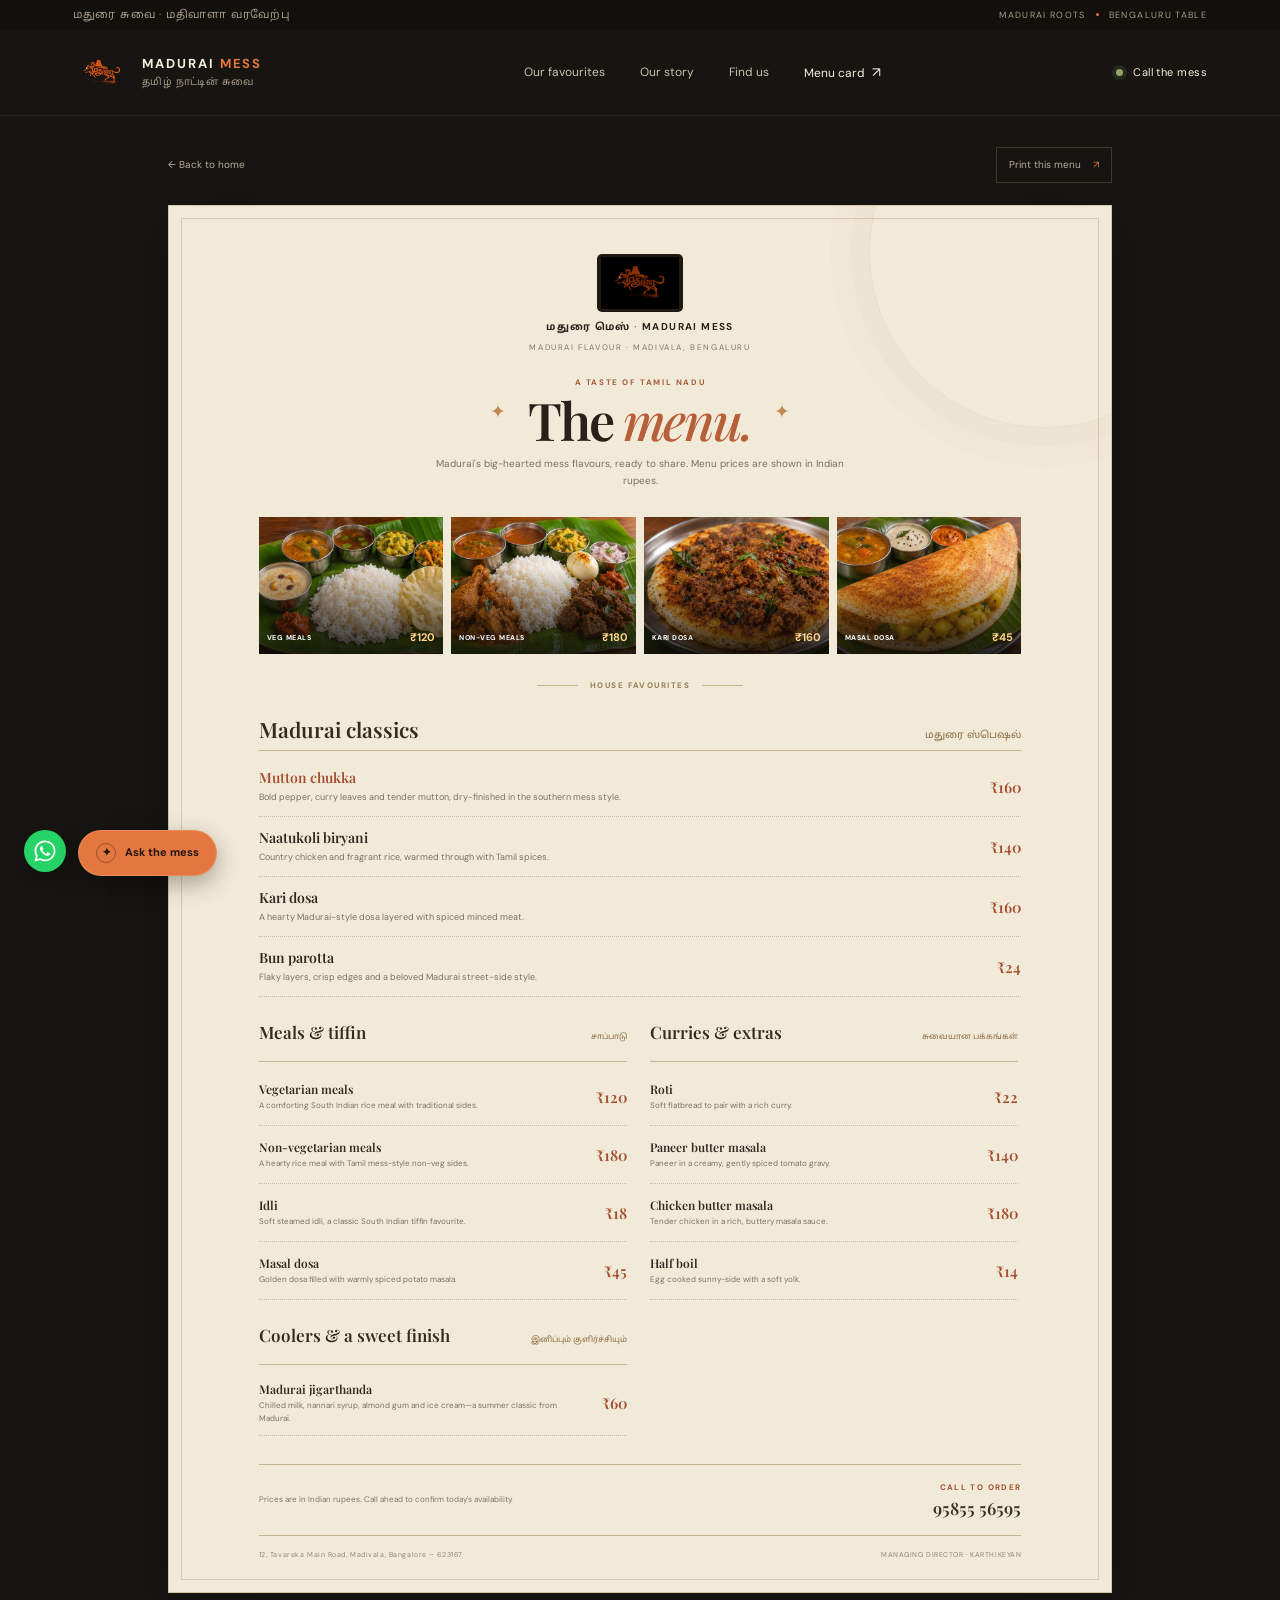
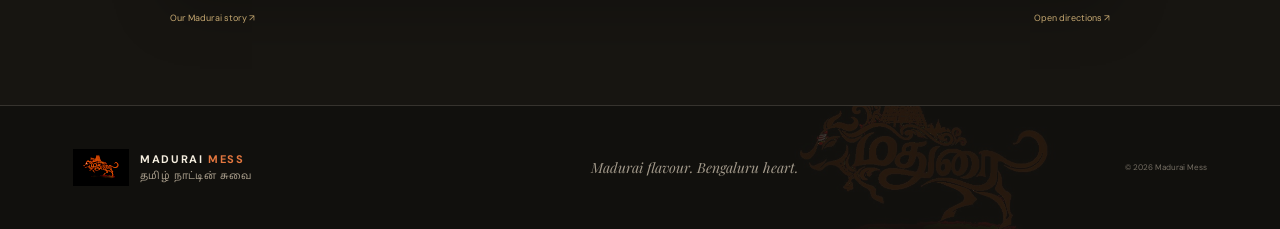
==== commit 14ef397f: "Refresh button layout stylesheet cache" ====
--- a/menu.html
+++ b/menu.html
@@ -6,7 +6,7 @@
   <title>Menu Card | Madurai Mess</title>
   <link rel="preconnect" href="https://fonts.googleapis.com"><link rel="preconnect" href="https://fonts.gstatic.com" crossorigin>
   <link href="https://fonts.googleapis.com/css2?family=DM+Sans:wght@400;500;600;700&family=Playfair+Display:wght@500;600;700&family=Noto+Sans+Tamil:wght@500;600&display=swap" rel="stylesheet">
-  <link rel="icon" href="assets/bull-mark.svg" type="image/svg+xml"><link rel="stylesheet" href="styles.css">
+  <link rel="icon" href="assets/bull-mark.svg" type="image/svg+xml"><link rel="stylesheet" href="styles.css?v=left-buttons">
 </head>
 <body class="menu-page">
   <div class="topline"><span>மதுரை சுவை · மதிவாளா வரவேற்பு</span><span class="topline-right">MADURAI ROOTS <i></i> BENGALURU TABLE</span></div>
--- a/styles.css
+++ b/styles.css
@@ -15,18 +15,37 @@
 @media(max-width:420px){.topline-right{letter-spacing:.08em;gap:6px}.brand-copy strong{font-size:10px}.header-call{margin-right:10px}.button{padding:0 13px;gap:13px;font-size:10px}.hero-actions{gap:9px}.dish-title-line{display:block}.dish-title-line span{display:block;margin-top:3px}.visit-details{grid-template-columns:1fr}.menu-address{flex-direction:column}}
 @media print{body.menu-page{background:#fff;color:#29231c}.topline,.site-header,.menu-top-actions,.menu-foot-links,.menu-footer{display:none!important}.menu-main{max-width:none;padding:0}.menu-board{padding:30px 8% 24px;border:0;box-shadow:none;print-color-adjust:exact;-webkit-print-color-adjust:exact}.menu-board:before{inset:7px}.menu-item,.menu-category{break-inside:avoid}.menu-category{margin-bottom:17px}}
 
+/* Madurai landmark story */
+.temple-story{display:grid;grid-template-columns:1.03fr .97fr;align-items:center;gap:7.2vw;padding:104px 10.8vw;background:#1b1915;border-top:1px solid rgba(243,233,215,.08)}
+.temple-figure{margin:0;min-width:0}
+.temple-figure img{display:block;width:100%;aspect-ratio:1.24;object-fit:cover;object-position:38% center;border:1px solid rgba(243,233,215,.12)}
+.temple-figure figcaption{display:flex;justify-content:space-between;gap:12px;margin:12px 2px 0;color:#a69b89;font-size:9px;line-height:1.6}
+.temple-figure figcaption span{flex:0 0 auto;color:#897f70;font-size:8px;letter-spacing:.08em;text-transform:uppercase}
+.temple-copy .eyebrow{margin-bottom:18px}
+.temple-copy h2{margin:0 0 19px;color:var(--cream);font:600 clamp(35px,4vw,52px)/1.1 var(--serif);letter-spacing:-.045em}
+.temple-copy h2 em{color:var(--orange);font-weight:500}
+.temple-intro{max-width:470px;margin:0;color:#bdb4a5;font-size:11px;line-height:1.85}
+.temple-history{max-width:490px;margin:22px 0 19px;padding:0;list-style:none}
+.temple-history li{display:grid;grid-template-columns:26px 1fr;gap:11px;padding:11px 0;border-top:1px solid rgba(243,233,215,.1)}
+.temple-history li>span{padding-top:2px;color:#d6b67b;font-size:8px;font-weight:700;letter-spacing:.12em}
+.temple-history li p{margin:0;color:#e0d8ca;font-size:10px;line-height:1.7}
+.site-footer{position:relative;isolation:isolate;overflow:hidden}
+.site-footer::before{content:"";position:absolute;z-index:0;inset:0;background:url("assets/madurai-mess-logo.jpg") 82% 50%/min(390px,34vw) auto no-repeat;opacity:.18;mix-blend-mode:screen;pointer-events:none}
+.site-footer>*{position:relative;z-index:1}
+@media(max-width:760px){.temple-story{grid-template-columns:1fr;gap:30px;padding:76px 6vw}.temple-figure img{aspect-ratio:1.28;object-position:35% center}.temple-copy h2{font-size:42px}.temple-history{margin-top:18px}.temple-history li p{font-size:10px}.site-footer::before{background-position:83% center;background-size:min(270px,58vw) auto;opacity:.16}}
+
 .sr-only{position:absolute;width:1px;height:1px;padding:0;margin:-1px;overflow:hidden;clip:rect(0,0,0,0);white-space:nowrap;border:0}
-.chat-launcher{position:fixed;z-index:30;right:24px;bottom:24px;display:flex;align-items:center;gap:9px;padding:12px 17px;border:1px solid rgba(247,238,223,.18);border-radius:30px;background:#e4773f;color:#21150e;font-size:11px;font-weight:700;box-shadow:0 8px 24px rgba(0,0,0,.32);cursor:pointer;transition:transform .2s,background .2s}
+.chat-launcher{position:fixed;z-index:30;left:78px;right:auto;bottom:24px;display:flex;align-items:center;gap:9px;padding:12px 17px;border:1px solid rgba(247,238,223,.18);border-radius:30px;background:#e4773f;color:#21150e;font-size:11px;font-weight:700;box-shadow:0 8px 24px rgba(0,0,0,.32);cursor:pointer;transition:transform .2s,background .2s}
 .chat-launcher:hover{transform:translateY(-2px);background:#ed8c56}.chat-launcher-icon{display:grid;place-items:center;width:20px;height:20px;border:1px solid rgba(33,21,14,.37);border-radius:50%;font-size:11px}
-.whatsapp-float{position:fixed;z-index:30;right:174px;bottom:28px;width:42px;height:42px;display:grid;place-items:center;border-radius:50%;background:#25d366;box-shadow:0 7px 22px rgba(0,0,0,.28);transition:transform .2s}.whatsapp-float:hover{transform:translateY(-3px) scale(1.04)}.whatsapp-float svg{width:26px;height:26px;fill:#fff}
-.chat-panel{position:fixed;z-index:31;right:24px;bottom:82px;width:min(365px,calc(100vw - 28px));max-height:min(560px,calc(100svh - 110px));display:flex;flex-direction:column;overflow:hidden;border:1px solid rgba(214,182,123,.35);border-radius:15px;background:#f5eedf;color:#29231c;box-shadow:0 18px 60px rgba(0,0,0,.48);animation:chat-pop .2s ease both}
+.whatsapp-float{position:fixed;z-index:30;left:24px;right:auto;bottom:28px;width:42px;height:42px;display:grid;place-items:center;border-radius:50%;background:#25d366;box-shadow:0 7px 22px rgba(0,0,0,.28);transition:transform .2s}.whatsapp-float:hover{transform:translateY(-3px) scale(1.04)}.whatsapp-float svg{width:26px;height:26px;fill:#fff}
+.chat-panel{position:fixed;z-index:31;left:24px;right:auto;bottom:82px;width:min(365px,calc(100vw - 28px));max-height:min(560px,calc(100svh - 110px));display:flex;flex-direction:column;overflow:hidden;border:1px solid rgba(214,182,123,.35);border-radius:15px;background:#f5eedf;color:#29231c;box-shadow:0 18px 60px rgba(0,0,0,.48);animation:chat-pop .2s ease both}
 .chat-panel[hidden]{display:none}@keyframes chat-pop{from{opacity:0;transform:translateY(8px) scale(.98)}to{opacity:1;transform:translateY(0) scale(1)}}
 .chat-header{min-height:66px;display:flex;align-items:center;justify-content:space-between;padding:10px 14px;background:#211d17;color:#f5eedf}.chat-brand{display:flex;align-items:center;gap:9px}.chat-brand img{width:38px;height:38px}.chat-brand>span{display:flex;flex-direction:column;line-height:1.3}.chat-brand b{font-size:11px}.chat-brand small{color:#c2ad88;font-size:9px}.chat-close{width:30px;height:30px;border:0;background:transparent;color:#e8dece;font-size:23px;cursor:pointer}
 .chat-whatsapp-link{display:flex;align-items:center;gap:6px;padding:9px 13px;background:#e9dfcc;color:#66533a;font-size:9px}.chat-whatsapp-link>span:last-child{margin-left:auto;color:#ac603b;font-size:13px}.wa-mini{width:15px;height:15px;display:grid;place-items:center;border-radius:50%;background:#25d366;color:#fff;font-size:11px}
 .chat-messages{min-height:140px;max-height:280px;flex:1;display:flex;flex-direction:column;gap:8px;overflow:auto;padding:14px 13px 8px;background:#f5eedf}.chat-message{max-width:88%;padding:10px 12px;border-radius:12px;font-size:10px;line-height:1.65;overflow-wrap:anywhere}.bot-message{align-self:flex-start;border:1px solid #e2d6bf;background:#fffaf0;color:#3f372b;border-bottom-left-radius:4px}.user-message{align-self:flex-end;background:#e7d5b2;color:#392a1c;border-bottom-right-radius:4px}.chat-action{align-self:flex-start;margin:0 0 4px 2px;padding:7px 10px;border-radius:7px;background:#d56d3d;color:#24170f;font-size:9px;font-weight:700}
 .chat-quick-replies{display:flex;flex-wrap:wrap;gap:6px;padding:5px 12px 10px;background:#f5eedf}.chat-quick-replies button{padding:6px 9px;border:1px solid #d3c3a7;border-radius:15px;background:transparent;color:#64533c;font-size:8px;cursor:pointer}.chat-quick-replies button:hover{border-color:#c66b40;color:#91451f}
 .chat-form{display:flex;gap:7px;padding:10px 11px;border-top:1px solid #e0d4be;background:#fffaf0}.chat-form input{min-width:0;flex:1;padding:10px 11px;border:1px solid #ded1b9;border-radius:8px;background:#fff;color:#2f281f;font:inherit;font-size:10px;outline:none}.chat-form input:focus{border-color:#ce754b;box-shadow:0 0 0 2px rgba(206,117,75,.12)}.chat-form>button{width:38px;border:0;border-radius:8px;background:#e4773f;color:#21150e;font-size:18px;font-weight:700;cursor:pointer}.chat-footnote{margin:0;padding:0 12px 10px;background:#fffaf0;color:#93836b;font-size:8px}
-@media(max-width:760px){.chat-launcher{right:14px;bottom:14px;padding:11px 14px}.whatsapp-float{right:151px;bottom:17px;width:38px;height:38px}.whatsapp-float svg{width:23px;height:23px}.chat-panel{right:12px;bottom:68px;max-height:calc(100svh - 84px)}}
+@media(max-width:760px){.chat-launcher{left:68px;right:auto;bottom:14px;padding:11px 14px}.whatsapp-float{left:14px;right:auto;bottom:17px;width:38px;height:38px}.whatsapp-float svg{width:23px;height:23px}.chat-panel{left:12px;right:auto;bottom:68px;width:min(365px,calc(100vw - 24px));max-height:calc(100svh - 84px)}}
 @media print{.chat-launcher,.chat-panel,.whatsapp-float{display:none!important}}
 
 /* Restaurant supplied logo, menu prices and photo-led meals */
